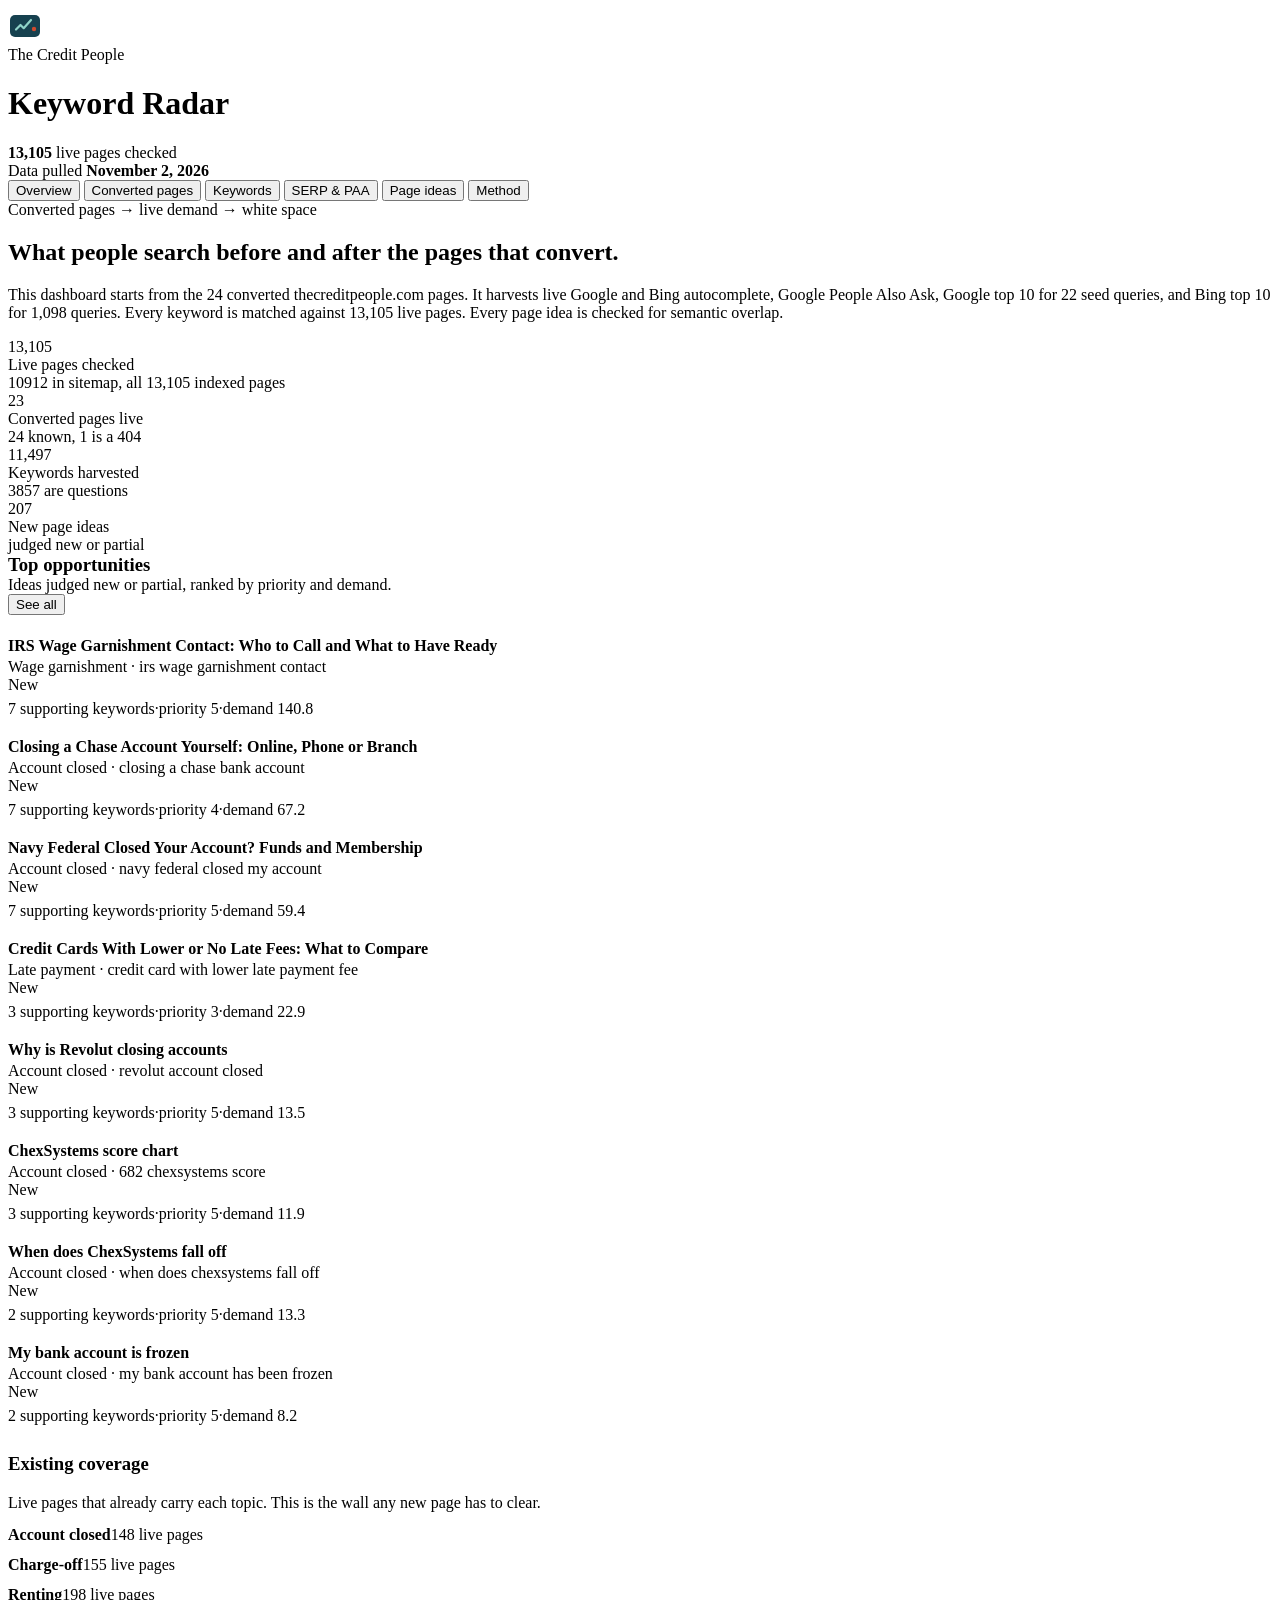
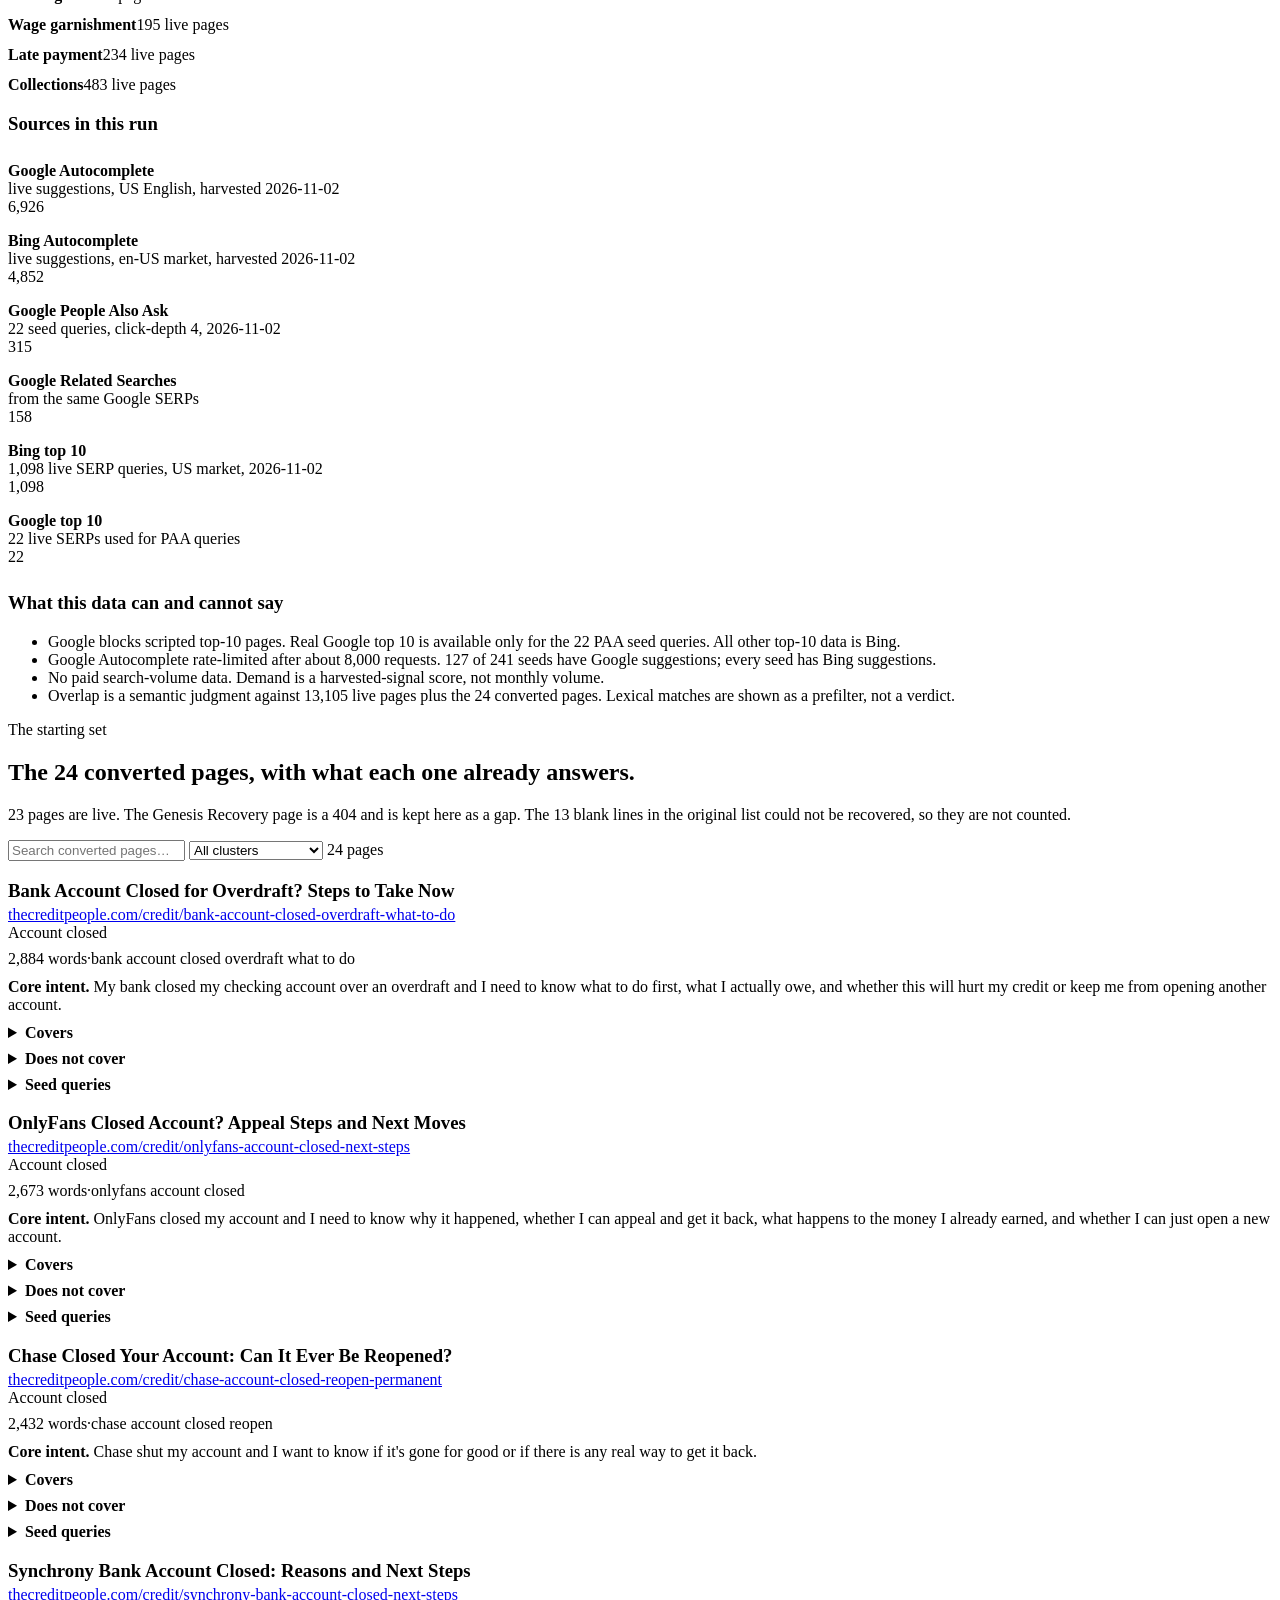
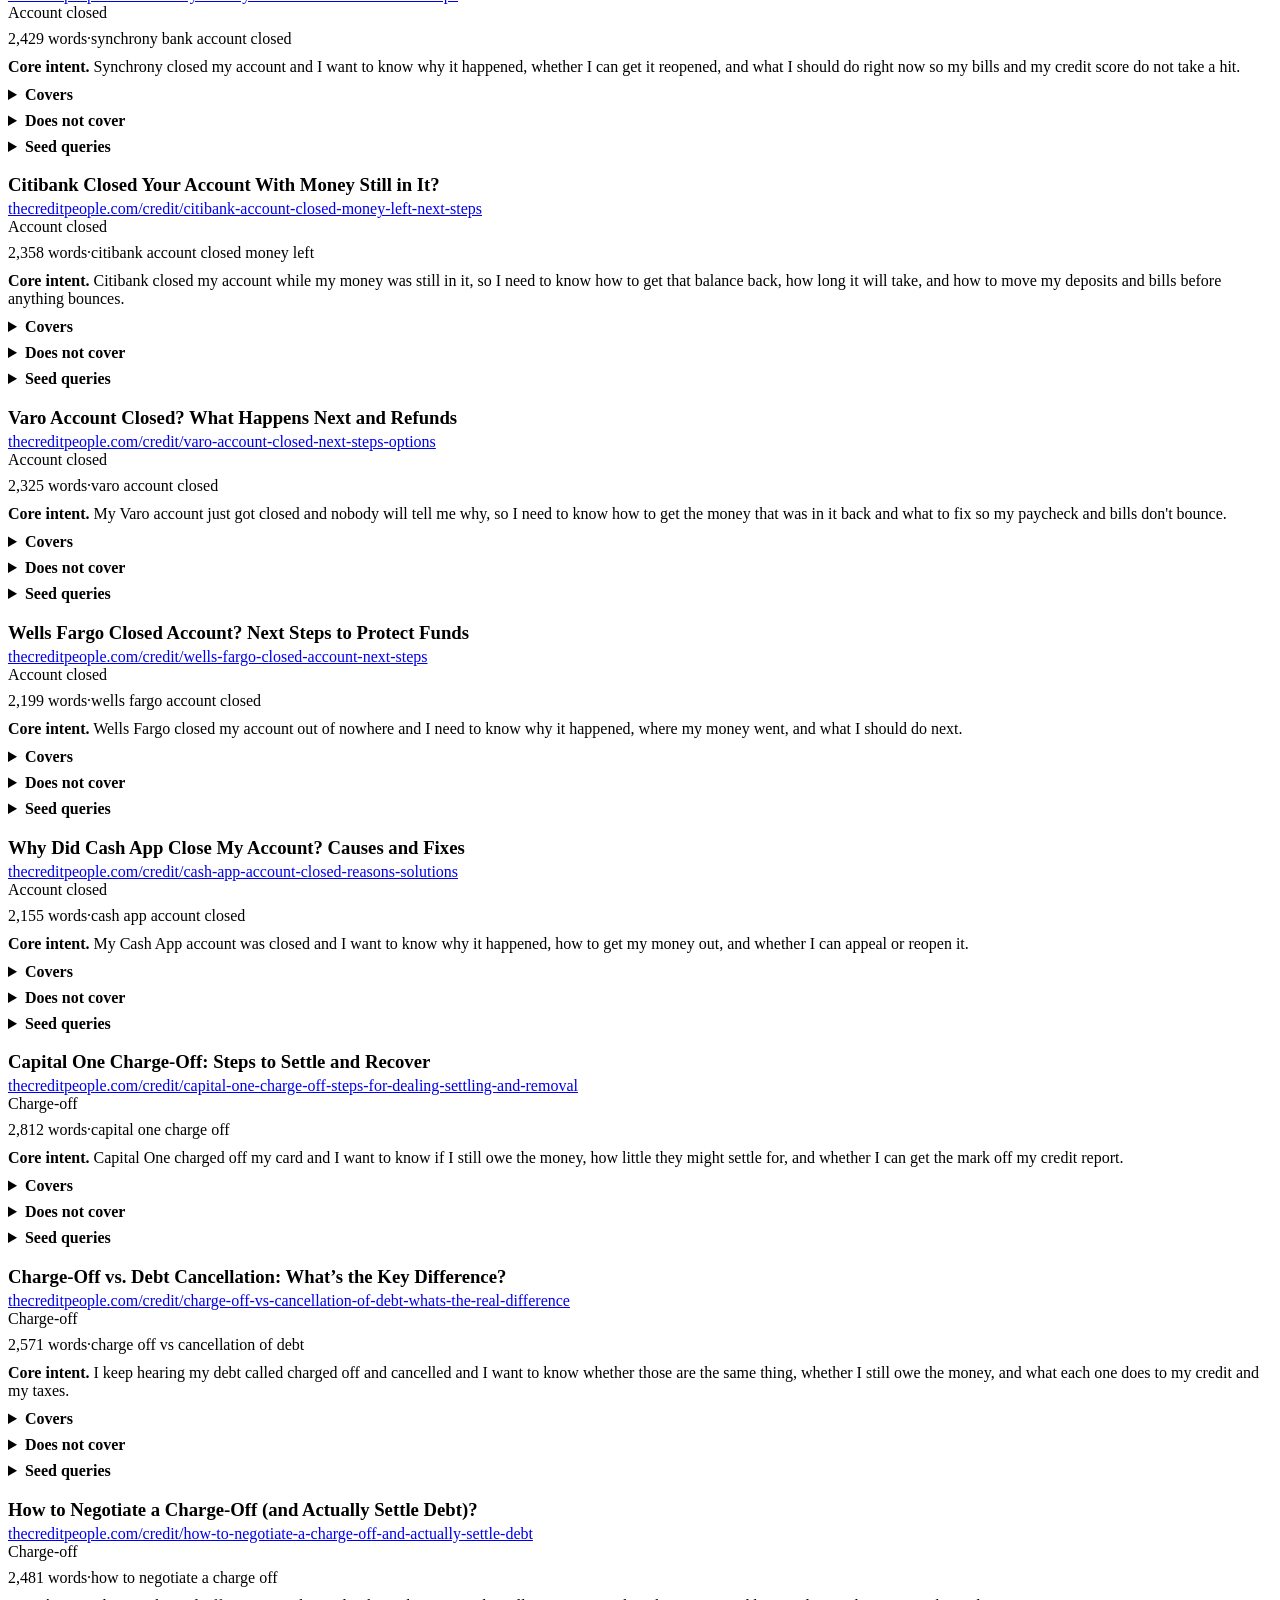
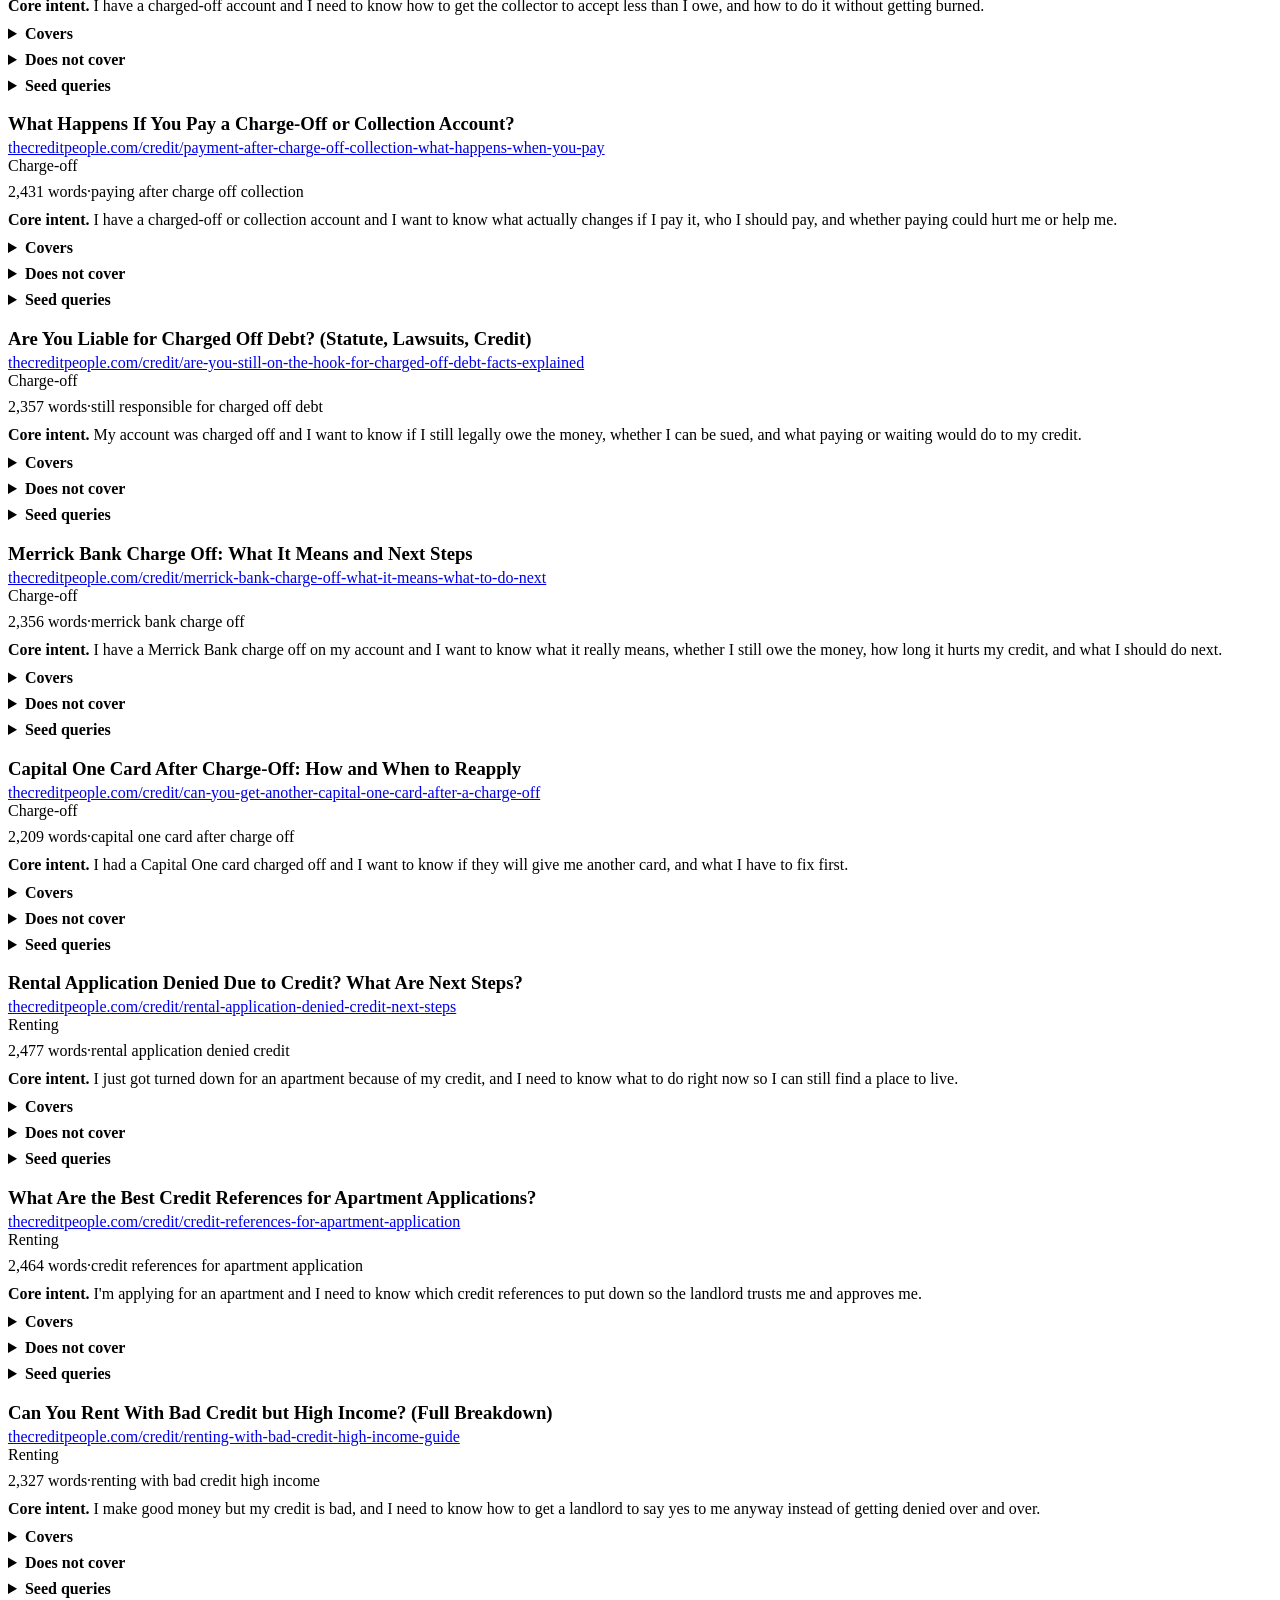
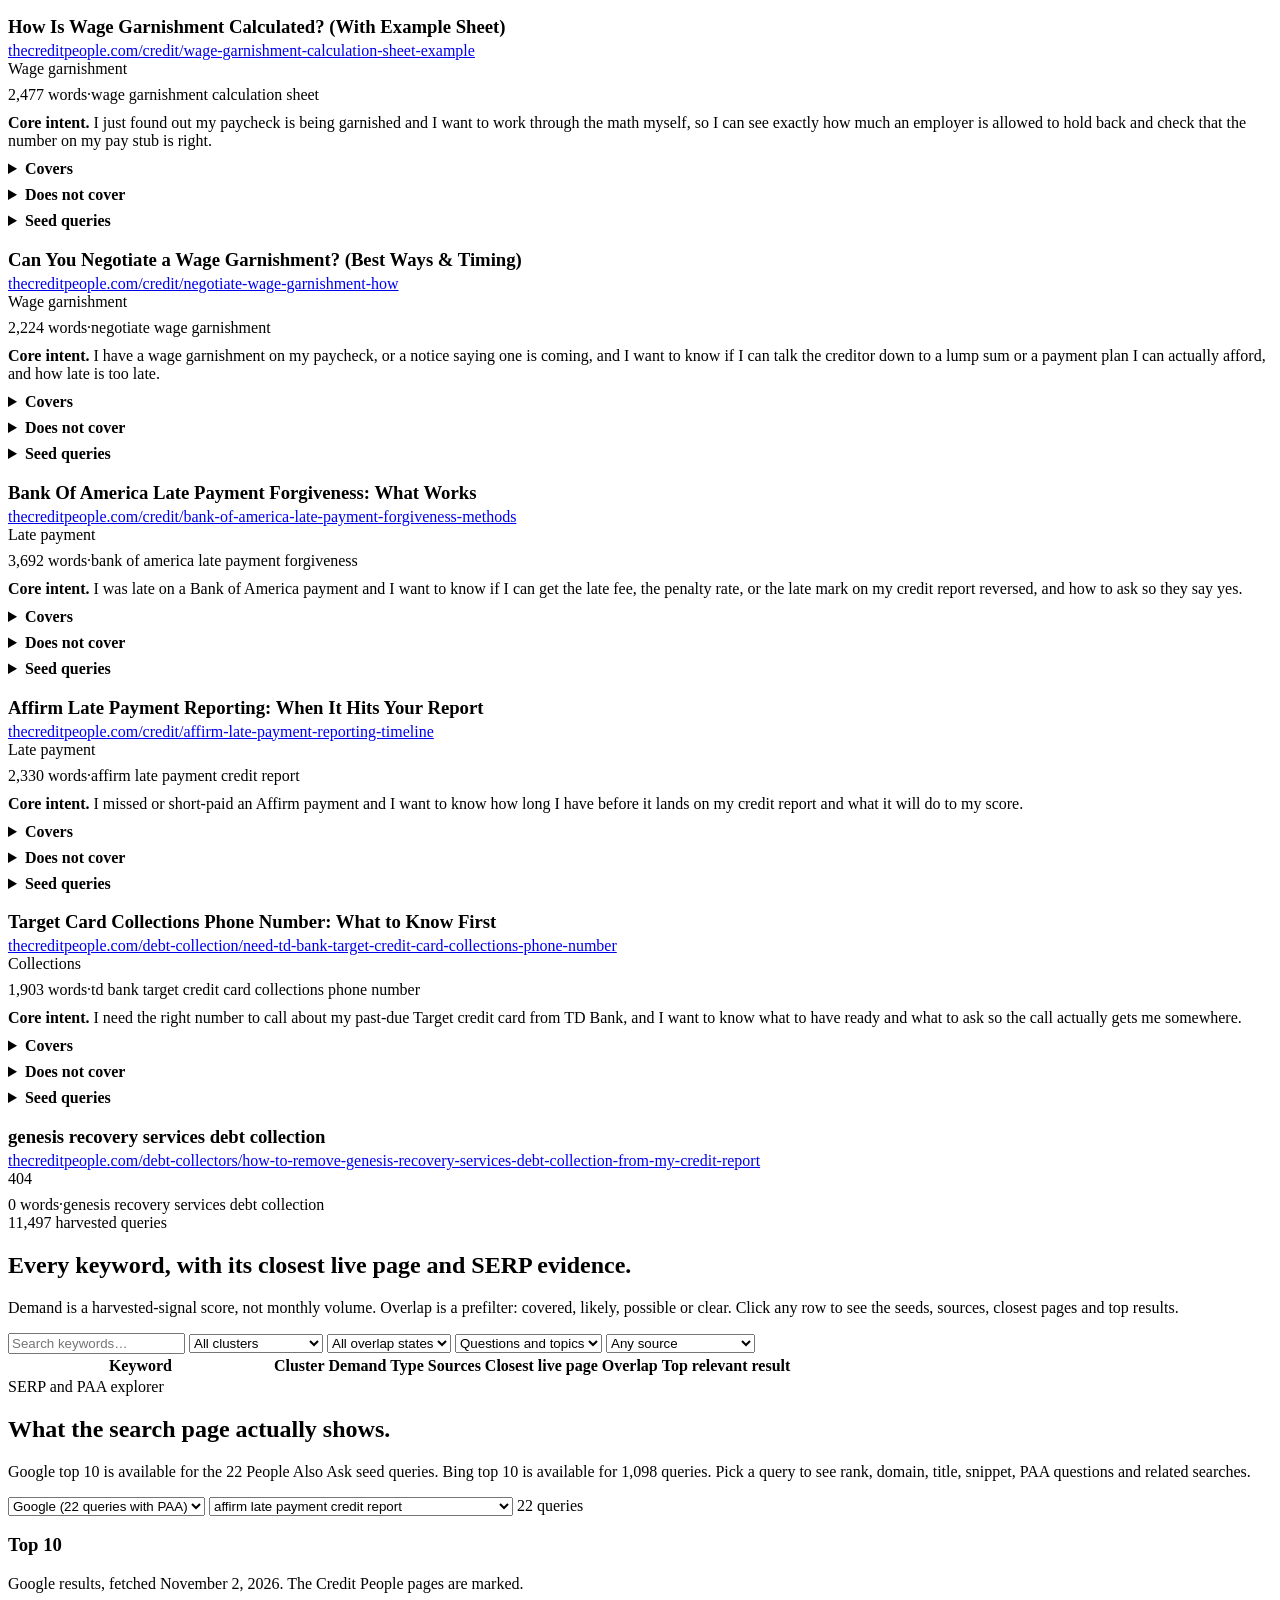
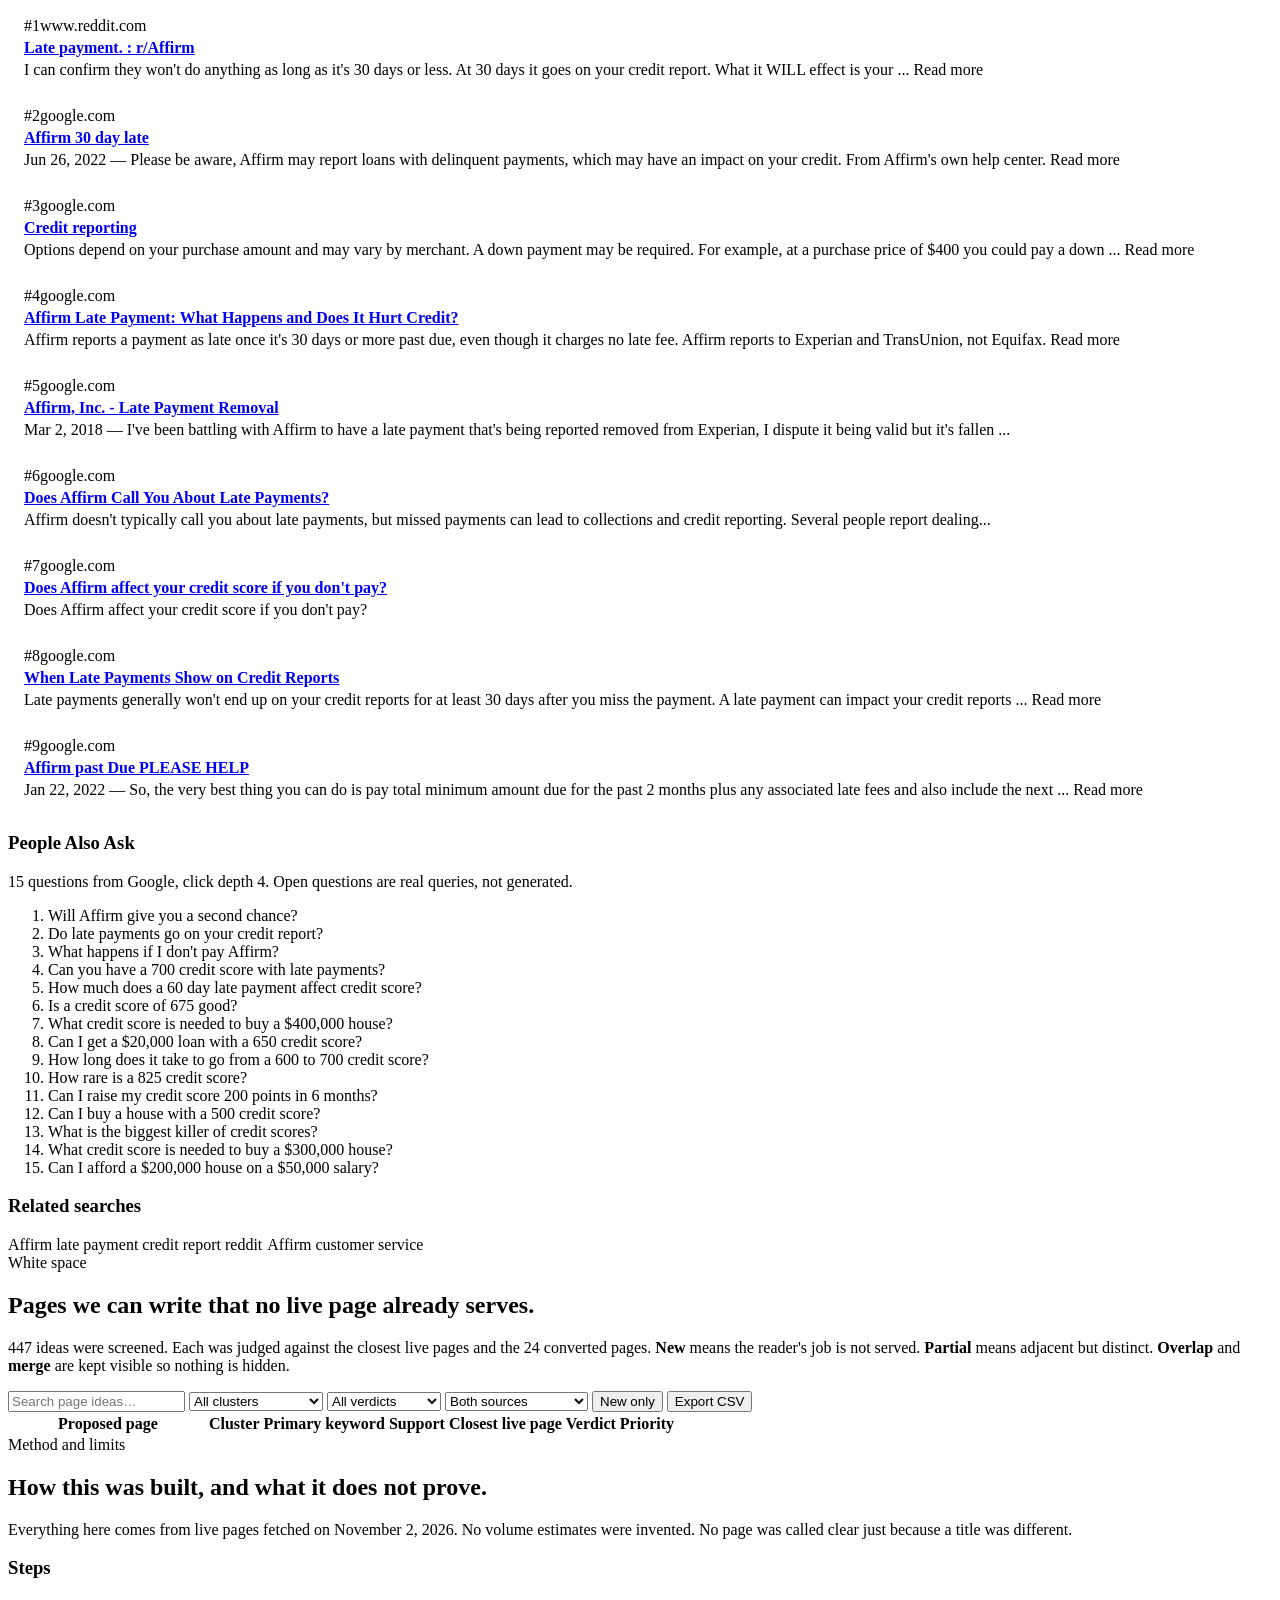
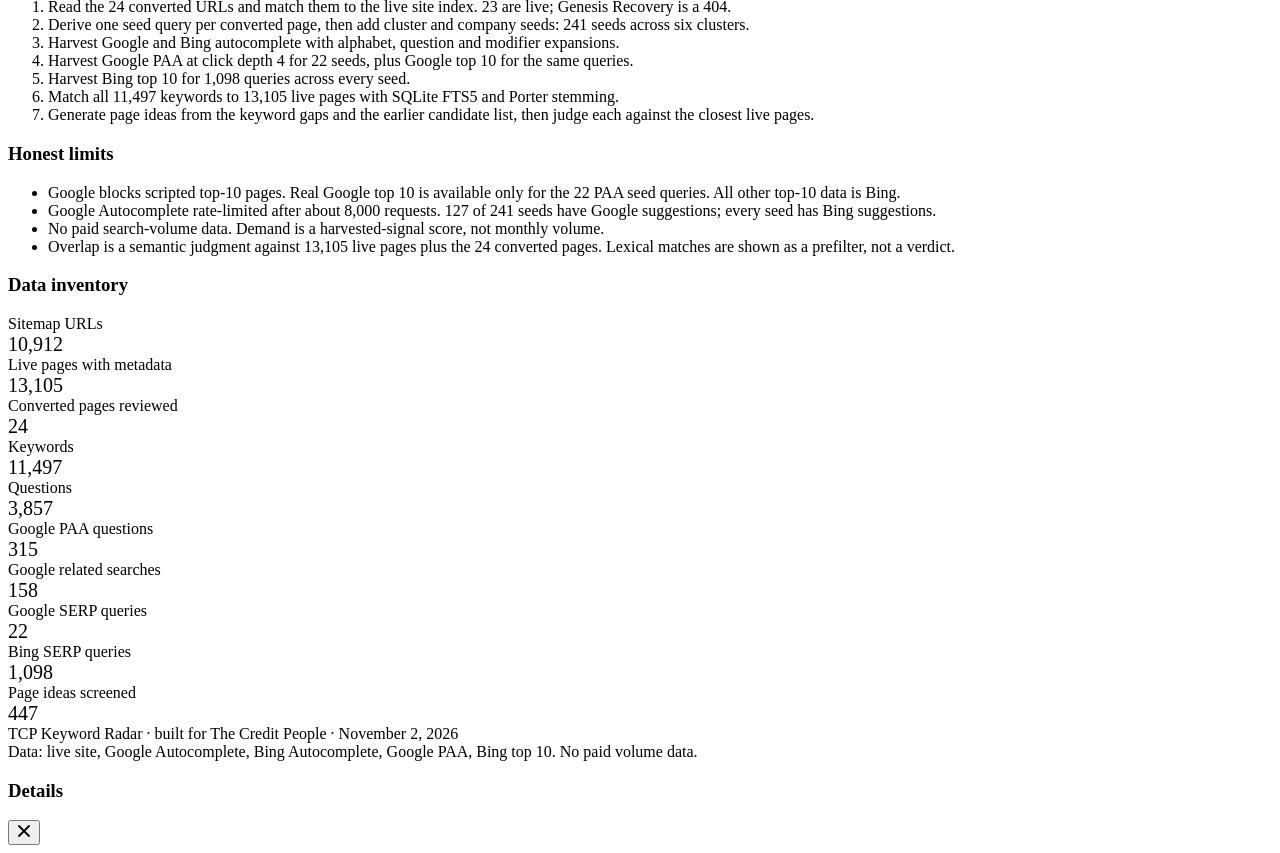
==== index.html @ e1109a8e "Add index.html" ====
<!DOCTYPE html>
<html lang="en">
<head>
<meta charset="utf-8">
<meta name="viewport" content="width=device-width, initial-scale=1">
<title>TCP Keyword Radar | The Credit People</title>
<meta name="description" content="Converted pages, live SERP, autocomplete and People Also Ask data, and the non-overlapping page opportunities for thecreditpeople.com.">
<link rel="preconnect" href="https://fonts.googleapis.com">
<link rel="preconnect" href="https://fonts.gstatic.com" crossorigin>
<link href="https://fonts.googleapis.com/css2?family=Inter:wght@400;600;700&display=swap" rel="stylesheet">
<link rel="stylesheet" href="styles.css">
</head>
<body>

<div class="loading" id="loading">
  <div class="spinner" aria-hidden="true"></div>
  <div>Loading 11,497 keywords and 1,098 SERPs…</div>
</div>

<header class="topbar">
  <div class="shell topbar-inner">
    <div class="brand">
      <svg width="34" height="34" viewBox="0 0 34 34" fill="none" aria-hidden="true">
        <rect x="2" y="7" width="30" height="22" rx="5" fill="#16414f"/>
        <path d="M8 21.5 12.5 17l3.2 3.2L23 12" stroke="#8fd3c8" stroke-width="2.2" stroke-linecap="round" stroke-linejoin="round"/>
        <circle cx="26" cy="21" r="2.2" fill="#cd4b2f"/>
      </svg>
      <div>
        <span class="eyebrow">The Credit People</span>
        <h1>Keyword Radar</h1>
      </div>
    </div>
    <div class="meta">
      <div><strong id="meta-pages">13,105</strong> live pages checked</div>
      <div>Data pulled <strong>November 2, 2026</strong></div>
    </div>
  </div>
</header>

<nav class="tabs" aria-label="Sections">
  <div class="shell tabs-inner">
    <button class="tab active" data-view="overview">Overview</button>
    <button class="tab" data-view="converted">Converted pages</button>
    <button class="tab" data-view="keywords">Keywords</button>
    <button class="tab" data-view="serps">SERP &amp; PAA</button>
    <button class="tab" data-view="ideas">Page ideas</button>
    <button class="tab" data-view="method">Method</button>
  </div>
</nav>

<main class="shell">

  <section class="view active" id="view-overview">
    <div class="hero">
      <div class="kicker">Converted pages → live demand → white space</div>
      <h2>What people search before and after the pages that convert.</h2>
      <p>This dashboard starts from the 24 converted thecreditpeople.com pages. It harvests live Google and Bing autocomplete, Google People Also Ask, Google top 10 for 22 seed queries, and Bing top 10 for 1,098 queries. Every keyword is matched against 13,105 live pages. Every page idea is checked for semantic overlap.</p>
    </div>

    <div class="grid grid-4" id="stat-grid"></div>

    <div class="grid grid-2">
      <div class="card">
        <div class="row between" style="margin-bottom:12px">
          <div>
            <h3 style="margin:0">Top opportunities</h3>
            <div class="small muted">Ideas judged new or partial, ranked by priority and demand.</div>
          </div>
          <button class="btn btn-ghost small" data-go="ideas">See all</button>
        </div>
        <div id="top-opportunities"></div>
      </div>
      <div class="card">
        <h3>Existing coverage</h3>
        <div class="small muted" style="margin-bottom:14px">Live pages that already carry each topic. This is the wall any new page has to clear.</div>
        <div id="coverage-chart"></div>
      </div>
    </div>

    <div class="grid grid-2">
      <div class="card">
        <h3>Sources in this run</h3>
        <div id="source-list"></div>
      </div>
      <div class="card">
        <h3>What this data can and cannot say</h3>
        <ul class="list muted" id="limit-list"></ul>
      </div>
    </div>
  </section>

  <section class="view" id="view-converted">
    <div class="hero">
      <div class="kicker">The starting set</div>
      <h2>The 24 converted pages, with what each one already answers.</h2>
      <p>23 pages are live. The Genesis Recovery page is a 404 and is kept here as a gap. The 13 blank lines in the original list could not be recovered, so they are not counted.</p>
    </div>
    <div class="filters">
      <input type="search" id="conv-search" placeholder="Search converted pages…" aria-label="Search converted pages">
      <select id="conv-cluster" aria-label="Filter converted pages by cluster">
        <option value="">All clusters</option>
      </select>
      <span class="count" id="conv-count"></span>
    </div>
    <div class="grid grid-2" id="converted-grid"></div>
  </section>

  <section class="view" id="view-keywords">
    <div class="hero">
      <div class="kicker">11,497 harvested queries</div>
      <h2>Every keyword, with its closest live page and SERP evidence.</h2>
      <p>Demand is a harvested-signal score, not monthly volume. Overlap is a prefilter: covered, likely, possible or clear. Click any row to see the seeds, sources, closest pages and top results.</p>
    </div>
    <div class="filters">
      <input type="search" id="kw-search" placeholder="Search keywords…" aria-label="Search keywords">
      <select id="kw-cluster" aria-label="Filter by cluster"><option value="">All clusters</option></select>
      <select id="kw-overlap" aria-label="Filter by overlap">
        <option value="">All overlap states</option>
        <option value="clear">Clear</option>
        <option value="possible">Possible</option>
        <option value="likely">Likely overlap</option>
        <option value="covered">Covered</option>
      </select>
      <select id="kw-type" aria-label="Filter by type">
        <option value="">Questions and topics</option>
        <option value="q">Questions only</option>
        <option value="t">Topics only</option>
      </select>
      <select id="kw-source" aria-label="Filter by source">
        <option value="">Any source</option>
        <option value="g">Google autocomplete</option>
        <option value="b">Bing autocomplete</option>
        <option value="p">Google PAA</option>
        <option value="r">Google related</option>
      </select>
      <span class="count" id="kw-count"></span>
    </div>
    <div class="table-wrap">
      <table>
        <thead>
          <tr>
            <th style="width:34%">Keyword</th>
            <th>Cluster</th>
            <th>Demand</th>
            <th>Type</th>
            <th>Sources</th>
            <th>Closest live page</th>
            <th>Overlap</th>
            <th>Top relevant result</th>
          </tr>
        </thead>
        <tbody id="kw-body"></tbody>
      </table>
    </div>
    <div class="pager" id="kw-pager"></div>
  </section>

  <section class="view" id="view-serps">
    <div class="hero">
      <div class="kicker">SERP and PAA explorer</div>
      <h2>What the search page actually shows.</h2>
      <p>Google top 10 is available for the 22 People Also Ask seed queries. Bing top 10 is available for 1,098 queries. Pick a query to see rank, domain, title, snippet, PAA questions and related searches.</p>
    </div>
    <div class="filters">
      <select id="serp-engine" aria-label="Search engine">
        <option value="google">Google (22 queries with PAA)</option>
        <option value="bing">Bing (1,098 queries)</option>
      </select>
      <select id="serp-query" aria-label="Query" style="flex:1 1 420px"></select>
      <span class="count" id="serp-count"></span>
    </div>
    <div id="serp-content"></div>
  </section>

  <section class="view" id="view-ideas">
    <div class="hero">
      <div class="kicker">White space</div>
      <h2>Pages we can write that no live page already serves.</h2>
      <p>447 ideas were screened. Each was judged against the closest live pages and the 24 converted pages. <strong>New</strong> means the reader's job is not served. <strong>Partial</strong> means adjacent but distinct. <strong>Overlap</strong> and <strong>merge</strong> are kept visible so nothing is hidden.</p>
    </div>
    <div class="filters">
      <input type="search" id="idea-search" placeholder="Search page ideas…" aria-label="Search page ideas">
      <select id="idea-cluster" aria-label="Filter by cluster"><option value="">All clusters</option></select>
      <select id="idea-verdict" aria-label="Filter by verdict">
        <option value="">All verdicts</option>
        <option value="new">New</option>
        <option value="partial">Partial</option>
        <option value="overlap">Overlap</option>
        <option value="merge">Merge</option>
        <option value="pending">Pending review</option>
      </select>
      <select id="idea-origin" aria-label="Filter by origin">
        <option value="">Both sources</option>
        <option value="deepseek-2026-11-02">New strategy pass</option>
        <option value="prior-2026-10-27">Earlier candidate list</option>
      </select>
      <button class="btn btn-ghost" id="idea-clear">New only</button>
      <button class="btn btn-ghost" id="idea-export">Export CSV</button>
      <span class="count" id="idea-count"></span>
    </div>
    <div class="table-wrap">
      <table>
        <thead>
          <tr>
            <th style="width:30%">Proposed page</th>
            <th>Cluster</th>
            <th>Primary keyword</th>
            <th>Support</th>
            <th>Closest live page</th>
            <th>Verdict</th>
            <th>Priority</th>
          </tr>
        </thead>
        <tbody id="idea-body"></tbody>
      </table>
    </div>
    <div class="pager" id="idea-pager"></div>
  </section>

  <section class="view" id="view-method">
    <div class="hero">
      <div class="kicker">Method and limits</div>
      <h2>How this was built, and what it does not prove.</h2>
      <p>Everything here comes from live pages fetched on November 2, 2026. No volume estimates were invented. No page was called clear just because a title was different.</p>
    </div>
    <div class="grid grid-2">
      <div class="card">
        <h3>Steps</h3>
        <ol class="list muted">
          <li>Read the 24 converted URLs and match them to the live site index. 23 are live; Genesis Recovery is a 404.</li>
          <li>Derive one seed query per converted page, then add cluster and company seeds: 241 seeds across six clusters.</li>
          <li>Harvest Google and Bing autocomplete with alphabet, question and modifier expansions.</li>
          <li>Harvest Google PAA at click depth 4 for 22 seeds, plus Google top 10 for the same queries.</li>
          <li>Harvest Bing top 10 for 1,098 queries across every seed.</li>
          <li>Match all 11,497 keywords to 13,105 live pages with SQLite FTS5 and Porter stemming.</li>
          <li>Generate page ideas from the keyword gaps and the earlier candidate list, then judge each against the closest live pages.</li>
        </ol>
      </div>
      <div class="card">
        <h3>Honest limits</h3>
        <ul class="list muted" id="method-limits"></ul>
      </div>
    </div>
    <div class="card">
      <h3>Data inventory</h3>
      <div id="inventory"></div>
    </div>
  </section>

</main>

<footer>
  <div class="shell">
    <div>TCP Keyword Radar · built for The Credit People · November 2, 2026</div>
    <div>Data: live site, Google Autocomplete, Bing Autocomplete, Google PAA, Bing top 10. No paid volume data.</div>
  </div>
</footer>

<div class="overlay" id="overlay"></div>
<aside class="drawer" id="drawer" aria-hidden="true">
  <div class="drawer-head">
    <div>
      <h3 id="drawer-title">Details</h3>
      <div class="drawer-sub" id="drawer-sub"></div>
    </div>
    <button class="icon-btn" id="drawer-close" aria-label="Close details">
      <svg width="16" height="16" viewBox="0 0 16 16" fill="none"><path d="M3 3l10 10M13 3L3 13" stroke="currentColor" stroke-width="1.8" stroke-linecap="round"/></svg>
    </button>
  </div>
  <div class="drawer-body" id="drawer-body"></div>
</aside>

<script src="data/meta.js"></script>
<script src="data/converted.js"></script>
<script src="data/keywords.js"></script>
<script src="data/serps.js"></script>
<script src="data/ideas.js"></script>
<script src="app.js"></script>
</body>
</html>
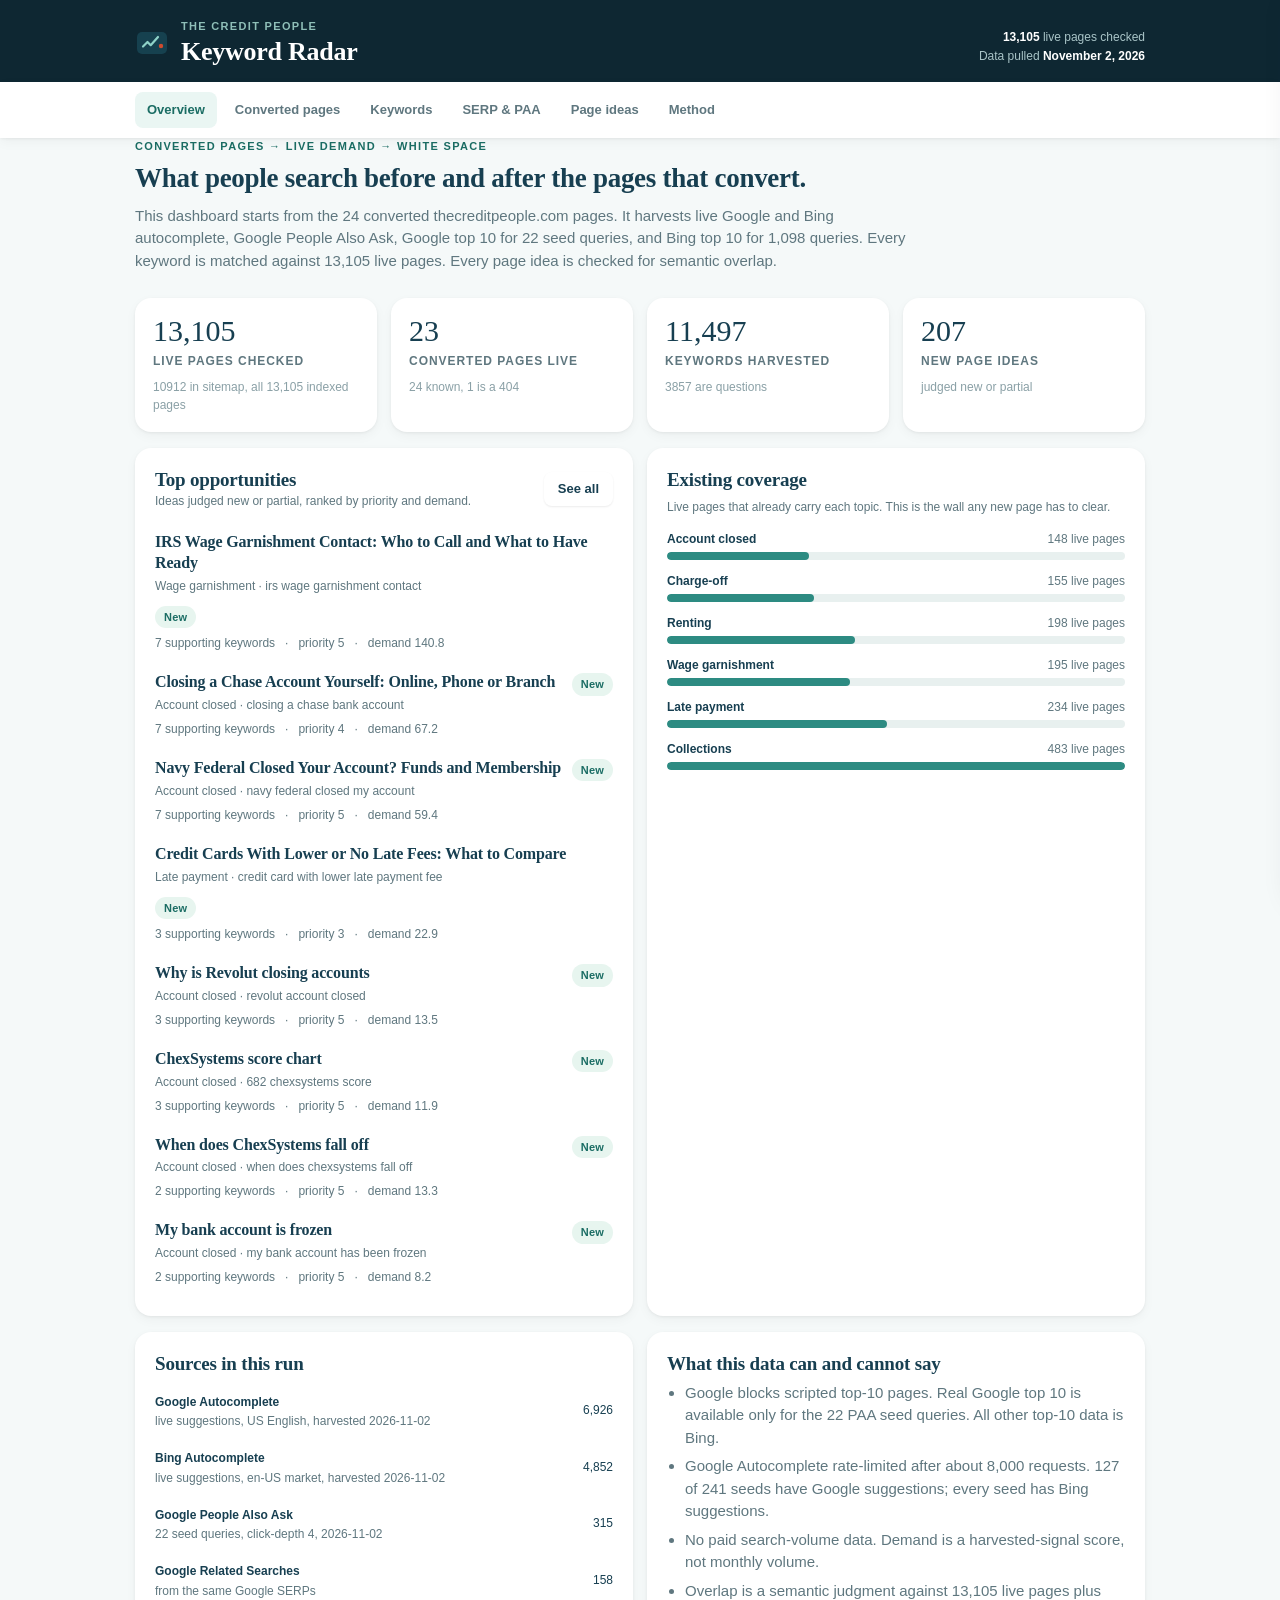
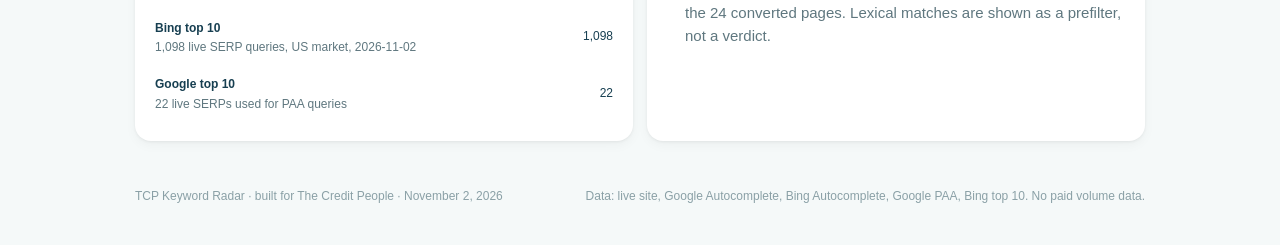
==== commit a84aa1c1: "Add full CSV link" ====
--- a/index.html
+++ b/index.html
@@ -195,7 +195,8 @@
         <option value="prior-2026-10-27">Earlier candidate list</option>
       </select>
       <button class="btn btn-ghost" id="idea-clear">New only</button>
-      <button class="btn btn-ghost" id="idea-export">Export CSV</button>
+      <button class="btn btn-ghost" id="idea-export">Export filtered CSV</button>
+      <a class="btn btn-ghost" href="data/opportunities.csv" download>Full CSV</a>
       <span class="count" id="idea-count"></span>
     </div>
     <div class="table-wrap">
--- a/styles.css
+++ b/styles.css
@@ -0,0 +1,375 @@
+:root {
+  --shell: 1050px;
+  --ink: #173f51;
+  --navy: #0e2732;
+  --muted: #5f777f;
+  --soft: #8aa0a6;
+  --bg: #f5f9f9;
+  --card: #ffffff;
+  --teal: #2d8b82;
+  --teal-deep: #1b6d64;
+  --coral: #cd4b2f;
+  --coral-soft: #fdf1ec;
+  --link: #0066cc;
+  --link-hover: #004499;
+  --shadow: 0 1px 3px rgba(0, 0, 0, 0.06), 0 4px 12px rgba(0, 0, 0, 0.04);
+  --shadow-sm: 0 1px 2px rgba(0, 0, 0, 0.08);
+  --radius: 16px;
+  --radius-sm: 8px;
+}
+
+* { box-sizing: border-box; }
+
+html { scroll-behavior: smooth; }
+
+body {
+  margin: 0;
+  background: var(--bg);
+  color: var(--ink);
+  font-family: Inter, -apple-system, BlinkMacSystemFont, "Segoe UI", Arial, sans-serif;
+  font-size: 15px;
+  line-height: 1.5;
+  -webkit-font-smoothing: antialiased;
+}
+
+h1, h2, h3, h4 {
+  font-family: Georgia, "Times New Roman", serif;
+  font-weight: 600;
+  letter-spacing: -0.01em;
+  margin: 0 0 10px;
+  color: var(--ink);
+}
+
+h1 { font-size: 28px; line-height: 1.15; }
+h2 { font-size: 24px; line-height: 1.2; }
+h3 { font-size: 19px; line-height: 1.25; }
+h4 { font-size: 16px; line-height: 1.3; }
+
+p { margin: 0 0 12px; }
+a { color: var(--link); text-decoration: underline; text-underline-offset: 2.5px; }
+a:hover { color: var(--link-hover); }
+
+.shell { width: 100%; max-width: var(--shell); margin: 0 auto; padding: 0 20px; }
+
+.topbar {
+  background: var(--navy);
+  color: #dce9ec;
+  margin: 0;
+  padding: 18px 0 16px;
+}
+.topbar-inner { display: flex; align-items: flex-end; justify-content: space-between; gap: 20px; }
+.brand { display: flex; align-items: center; gap: 12px; min-width: 0; }
+.brand svg { flex: 0 0 auto; }
+.brand .eyebrow {
+  display: block;
+  font-size: 11px;
+  letter-spacing: 0.12em;
+  text-transform: uppercase;
+  color: #8fbfb8;
+  font-weight: 700;
+  margin-bottom: 2px;
+}
+.brand h1 { color: #ffffff; margin: 0; font-size: 26px; }
+.topbar .meta { text-align: right; font-size: 12px; color: #a9c4c7; line-height: 1.6; }
+.topbar .meta strong { color: #ffffff; font-weight: 600; }
+
+.tabs { background: var(--card); box-shadow: var(--shadow); margin: 0; position: sticky; top: 0; z-index: 30; }
+.tabs-inner { display: flex; gap: 6px; overflow-x: auto; padding: 10px 20px; scrollbar-width: none; }
+.tabs-inner::-webkit-scrollbar { display: none; }
+.tab {
+  appearance: none;
+  border: 0;
+  background: transparent;
+  color: var(--muted);
+  font: inherit;
+  font-size: 13px;
+  font-weight: 600;
+  padding: 8px 12px;
+  border-radius: var(--radius-sm);
+  cursor: pointer;
+  white-space: nowrap;
+}
+.tab:hover { background: #f1f7f6; color: var(--ink); }
+.tab.active { background: #eaf6f3; color: var(--teal-deep); }
+
+main { padding: 30px 0 60px; }
+.view { display: none; }
+.view.active { display: block; }
+
+.hero { margin-bottom: 26px; }
+.hero .kicker {
+  font-size: 11px;
+  font-weight: 700;
+  letter-spacing: 0.12em;
+  text-transform: uppercase;
+  color: var(--teal-deep);
+  margin-bottom: 8px;
+}
+.hero h2 { font-size: 27px; max-width: 780px; }
+.hero p { color: var(--muted); max-width: 780px; font-size: 15px; }
+
+.grid { display: grid; gap: 14px; }
+.grid-4 { grid-template-columns: repeat(4, minmax(0, 1fr)); }
+.grid-3 { grid-template-columns: repeat(3, minmax(0, 1fr)); }
+.grid-2 { grid-template-columns: repeat(2, minmax(0, 1fr)); }
+
+.card {
+  background: var(--card);
+  border-radius: var(--radius);
+  box-shadow: var(--shadow);
+  padding: 20px;
+  margin: 0 0 16px;
+}
+.card.tight { padding: 16px; }
+.card h3 { margin-bottom: 6px; }
+.card .sub { color: var(--muted); font-size: 13px; margin-bottom: 12px; }
+
+.stat { padding: 18px; }
+.stat .num { font-family: Georgia, serif; font-size: 30px; line-height: 1; font-variant-numeric: tabular-nums; margin-bottom: 6px; }
+.stat .lbl { font-size: 12px; color: var(--muted); text-transform: uppercase; letter-spacing: 0.08em; font-weight: 700; }
+.stat .note { font-size: 12px; color: var(--soft); margin-top: 8px; }
+
+.row { display: flex; align-items: center; gap: 10px; flex-wrap: wrap; }
+.between { justify-content: space-between; }
+.muted { color: var(--muted); }
+.small { font-size: 12px; }
+.mono { font-variant-numeric: tabular-nums; }
+.nowrap { white-space: nowrap; }
+
+.badge {
+  display: inline-block;
+  padding: 3px 9px;
+  border-radius: 999px;
+  font-size: 11px;
+  font-weight: 700;
+  letter-spacing: 0.02em;
+  white-space: nowrap;
+  background: #eef4f4;
+  color: #4b636d;
+}
+.badge.clear, .badge.new { background: #e7f5ef; color: #1b6d64; }
+.badge.possible, .badge.partial { background: #eef4fb; color: #2b5d8a; }
+.badge.likely { background: #fdf3e7; color: #8a5a1f; }
+.badge.covered, .badge.overlap, .badge.merge { background: #fdecea; color: #9b3a2a; }
+.badge.pending { background: #f0f0f3; color: #5e5e6b; }
+.badge.coral { background: var(--coral-soft); color: var(--coral); }
+
+.chip {
+  display: inline-block;
+  padding: 4px 9px;
+  border-radius: 999px;
+  font-size: 11px;
+  font-weight: 600;
+  background: #f2f7f7;
+  color: var(--muted);
+  box-shadow: var(--shadow-sm);
+}
+
+.btn {
+  appearance: none;
+  border: 0;
+  font: inherit;
+  font-size: 13px;
+  font-weight: 700;
+  padding: 9px 14px;
+  border-radius: var(--radius-sm);
+  cursor: pointer;
+  display: inline-flex;
+  align-items: center;
+  gap: 7px;
+  text-decoration: none;
+  line-height: 1.2;
+}
+.btn-primary {
+  background: linear-gradient(135deg, #e85d41 0%, #cd4b2f 50%, #b83318 100%);
+  color: #ffffff !important;
+  box-shadow: 0 8px 24px rgba(232, 93, 65, 0.32);
+}
+.btn-primary:hover { background: linear-gradient(135deg, #f06a4f 0%, #e85d41 50%, #cd4b2f 100%); color: #fff !important; }
+.btn-ghost { background: var(--card); color: var(--ink); box-shadow: var(--shadow-sm); }
+.btn-ghost:hover { background: #f4f9f8; color: var(--ink); }
+.btn:active { transform: translateY(0) scale(0.98); }
+.btn:focus-visible, .tab:focus-visible, input:focus-visible, select:focus-visible, .rowlink:focus-visible {
+  outline: 2px solid var(--teal);
+  outline-offset: 2px;
+}
+
+.filters {
+  display: flex;
+  gap: 8px;
+  flex-wrap: wrap;
+  align-items: center;
+  margin-bottom: 12px;
+}
+.filters input[type="search"], .filters input[type="text"], .filters select {
+  appearance: none;
+  border: 0;
+  background: var(--card);
+  box-shadow: var(--shadow-sm);
+  border-radius: var(--radius-sm);
+  padding: 9px 12px;
+  font: inherit;
+  font-size: 13px;
+  color: var(--ink);
+  min-height: 38px;
+}
+.filters input[type="search"] { flex: 1 1 260px; min-width: 200px; }
+.filters select { padding-right: 30px; }
+.filters .count { font-size: 12px; color: var(--muted); margin-left: auto; }
+
+.table-wrap {
+  overflow: auto;
+  max-height: 70vh;
+  border-radius: var(--radius);
+  background: var(--card);
+  box-shadow: var(--shadow);
+}
+table { width: 100%; border-collapse: collapse; font-size: 13px; }
+thead th {
+  position: sticky;
+  top: 0;
+  z-index: 2;
+  background: #eef6f5;
+  color: #3f5c64;
+  text-align: left;
+  font-size: 11px;
+  letter-spacing: 0.06em;
+  text-transform: uppercase;
+  padding: 11px 12px;
+  white-space: nowrap;
+}
+tbody td { padding: 10px 12px; vertical-align: top; background: var(--card); }
+tbody tr:nth-child(even) td { background: #fbfdfd; }
+tbody tr:hover td { background: #f2f9f8; }
+tbody tr { cursor: default; }
+.rowlink { cursor: pointer; }
+td.kw { min-width: 240px; max-width: 360px; font-weight: 600; }
+td .tiny { display: block; font-size: 11px; color: var(--soft); font-weight: 400; margin-top: 2px; }
+td.url { max-width: 260px; overflow: hidden; text-overflow: ellipsis; white-space: nowrap; }
+
+.pager { display: flex; align-items: center; gap: 8px; justify-content: flex-end; margin-top: 12px; }
+.pager button {
+  appearance: none; border: 0; background: var(--card); box-shadow: var(--shadow-sm);
+  border-radius: 8px; padding: 7px 10px; font: inherit; font-size: 12px; cursor: pointer; color: var(--ink);
+}
+.pager button:disabled { opacity: 0.4; cursor: default; }
+.pager .page { font-size: 12px; color: var(--muted); }
+
+.bar { height: 8px; background: #e8f0ef; border-radius: 999px; overflow: hidden; }
+.bar > span { display: block; height: 100%; background: var(--teal); border-radius: 999px; }
+.bar.coral > span { background: var(--coral); }
+
+.cluster-grid { display: grid; gap: 12px; grid-template-columns: repeat(2, minmax(0, 1fr)); }
+.cluster-card { padding: 16px; }
+.cluster-card .top { display: flex; justify-content: space-between; gap: 10px; margin-bottom: 8px; }
+.cluster-card .top strong { font-size: 15px; }
+.cluster-card .nums { font-size: 12px; color: var(--muted); margin-top: 6px; }
+
+.idea-card { padding: 16px; }
+.idea-card h4 { margin-bottom: 4px; font-family: Georgia, serif; font-size: 16px; }
+.idea-card .slug { font-size: 11px; color: var(--soft); word-break: break-all; margin-bottom: 8px; }
+.idea-card .why { font-size: 13px; color: var(--muted); }
+
+.kv { display: grid; grid-template-columns: 140px 1fr; gap: 8px 12px; font-size: 13px; margin: 10px 0 0; }
+.kv dt { color: var(--muted); font-size: 12px; }
+.kv dd { margin: 0; }
+
+.list { margin: 0; padding-left: 18px; }
+.list li { margin-bottom: 6px; }
+
+.callout {
+  background: #f0f9f7;
+  border-radius: 12px;
+  padding: 14px 16px;
+  margin: 0 0 14px;
+  box-shadow: var(--shadow-sm);
+}
+.callout.warm { background: #fdf1ec; }
+.callout.neutral { background: #f7fbfb; }
+.callout .kicker {
+  font-size: 10px;
+  font-weight: 800;
+  letter-spacing: 0.1em;
+  text-transform: uppercase;
+  color: var(--teal-deep);
+  margin-bottom: 4px;
+}
+.callout.warm .kicker { color: var(--coral); }
+.callout p:last-child { margin-bottom: 0; }
+
+.overlay {
+  position: fixed;
+  inset: 0;
+  background: rgba(14, 39, 50, 0.32);
+  z-index: 60;
+  display: none;
+}
+.overlay.open { display: block; }
+.drawer {
+  position: fixed;
+  top: 0;
+  right: 0;
+  bottom: 0;
+  width: min(620px, 100%);
+  background: var(--card);
+  z-index: 70;
+  box-shadow: -10px 0 30px rgba(14, 39, 50, 0.14);
+  transform: translateX(104%);
+  transition: transform 0.2s ease;
+  display: flex;
+  flex-direction: column;
+}
+.drawer.open { transform: translateX(0); }
+.drawer-head { padding: 18px 20px 12px; display: flex; justify-content: space-between; gap: 12px; align-items: flex-start; }
+.drawer-body { padding: 0 20px 24px; overflow-y: auto; }
+.drawer h3 { font-size: 21px; margin-bottom: 4px; }
+.drawer .drawer-sub { font-size: 12px; color: var(--muted); word-break: break-all; }
+.icon-btn {
+  appearance: none; border: 0; background: #f2f7f7; border-radius: 8px; width: 34px; height: 34px;
+  display: inline-flex; align-items: center; justify-content: center; cursor: pointer; color: var(--ink); flex: 0 0 auto;
+}
+.icon-btn:hover { background: #e7f2f0; }
+
+.section-title { display: flex; align-items: baseline; justify-content: space-between; gap: 12px; margin: 26px 0 12px; }
+.section-title h2 { margin: 0; font-size: 22px; }
+.section-title .small { color: var(--muted); }
+
+.empty { padding: 30px 20px; text-align: center; color: var(--muted); }
+
+footer { padding: 30px 0 40px; color: var(--soft); font-size: 12px; }
+footer .shell { display: flex; justify-content: space-between; gap: 20px; flex-wrap: wrap; }
+
+.loading {
+  position: fixed; inset: 0; background: var(--bg); z-index: 100;
+  display: flex; align-items: center; justify-content: center; flex-direction: column; gap: 12px;
+  color: var(--muted); font-size: 13px;
+}
+.loading .spinner {
+  width: 28px; height: 28px; border-radius: 50%;
+  background: conic-gradient(var(--teal) 0 65%, #dcebe8 65% 100%);
+  -webkit-mask: radial-gradient(farthest-side, transparent calc(100% - 4px), #000 calc(100% - 3px));
+  mask: radial-gradient(farthest-side, transparent calc(100% - 4px), #000 calc(100% - 3px));
+  animation: spin 0.8s linear infinite;
+}
+@keyframes spin { to { transform: rotate(360deg); } }
+
+.sr { position: absolute; width: 1px; height: 1px; padding: 0; margin: -1px; overflow: hidden; clip: rect(0, 0, 0, 0); white-space: nowrap; }
+
+@media (max-width: 860px) {
+  .grid-4 { grid-template-columns: repeat(2, minmax(0, 1fr)); }
+  .grid-3, .grid-2, .cluster-grid { grid-template-columns: 1fr; }
+  .topbar-inner { align-items: flex-start; flex-direction: column; gap: 8px; }
+  .topbar .meta { text-align: left; }
+  .hero h2 { font-size: 23px; }
+}
+
+@media (max-width: 560px) {
+  .shell { padding: 0 14px; }
+  .grid-4 { grid-template-columns: 1fr 1fr; }
+  .stat .num { font-size: 25px; }
+  main { padding-top: 20px; }
+  .tabs-inner { padding: 8px 14px; }
+  .filters .count { width: 100%; margin-left: 0; }
+  .kv { grid-template-columns: 1fr; gap: 2px 0; }
+  .kv dt { margin-top: 6px; }
+}
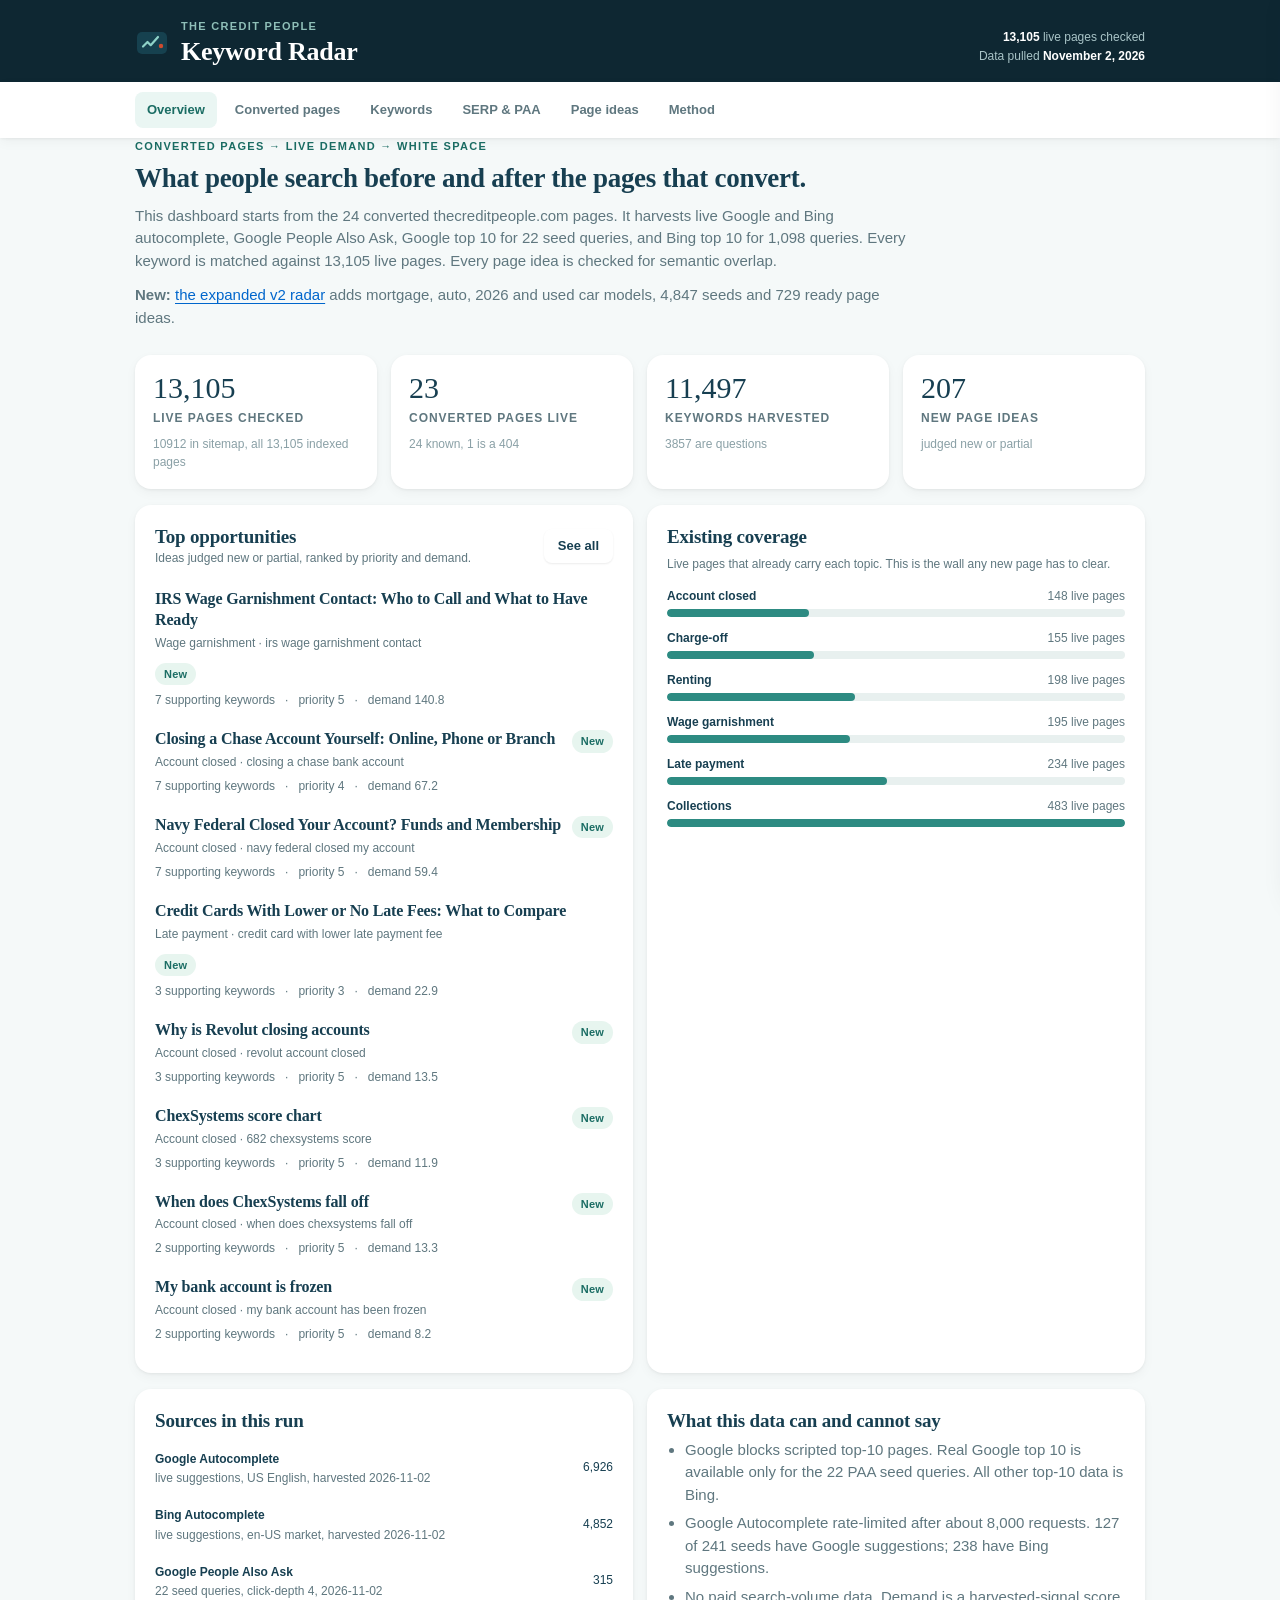
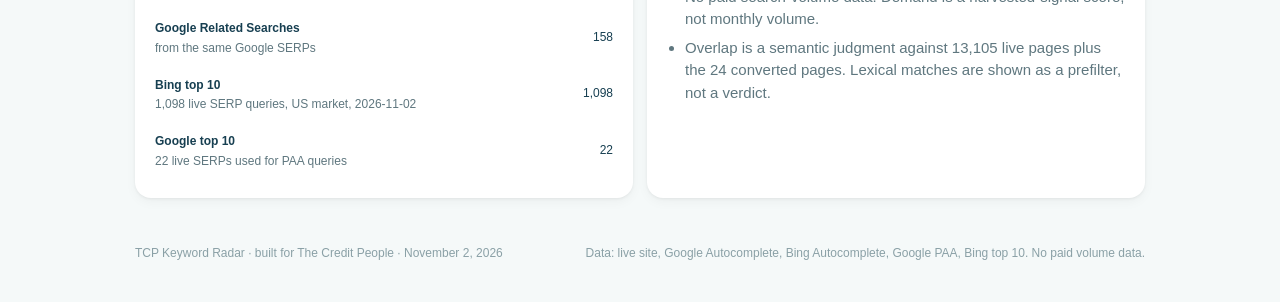
==== commit 246aa3aa: "Link to v2 radar" ====
--- a/index.html
+++ b/index.html
@@ -55,6 +55,7 @@
       <div class="kicker">Converted pages → live demand → white space</div>
       <h2>What people search before and after the pages that convert.</h2>
       <p>This dashboard starts from the 24 converted thecreditpeople.com pages. It harvests live Google and Bing autocomplete, Google People Also Ask, Google top 10 for 22 seed queries, and Bing top 10 for 1,098 queries. Every keyword is matched against 13,105 live pages. Every page idea is checked for semantic overlap.</p>
+      <p><strong>New:</strong> <a href="v2/">the expanded v2 radar</a> adds mortgage, auto, 2026 and used car models, 4,847 seeds and 729 ready page ideas.</p>
     </div>
 
     <div class="grid grid-4" id="stat-grid"></div>
